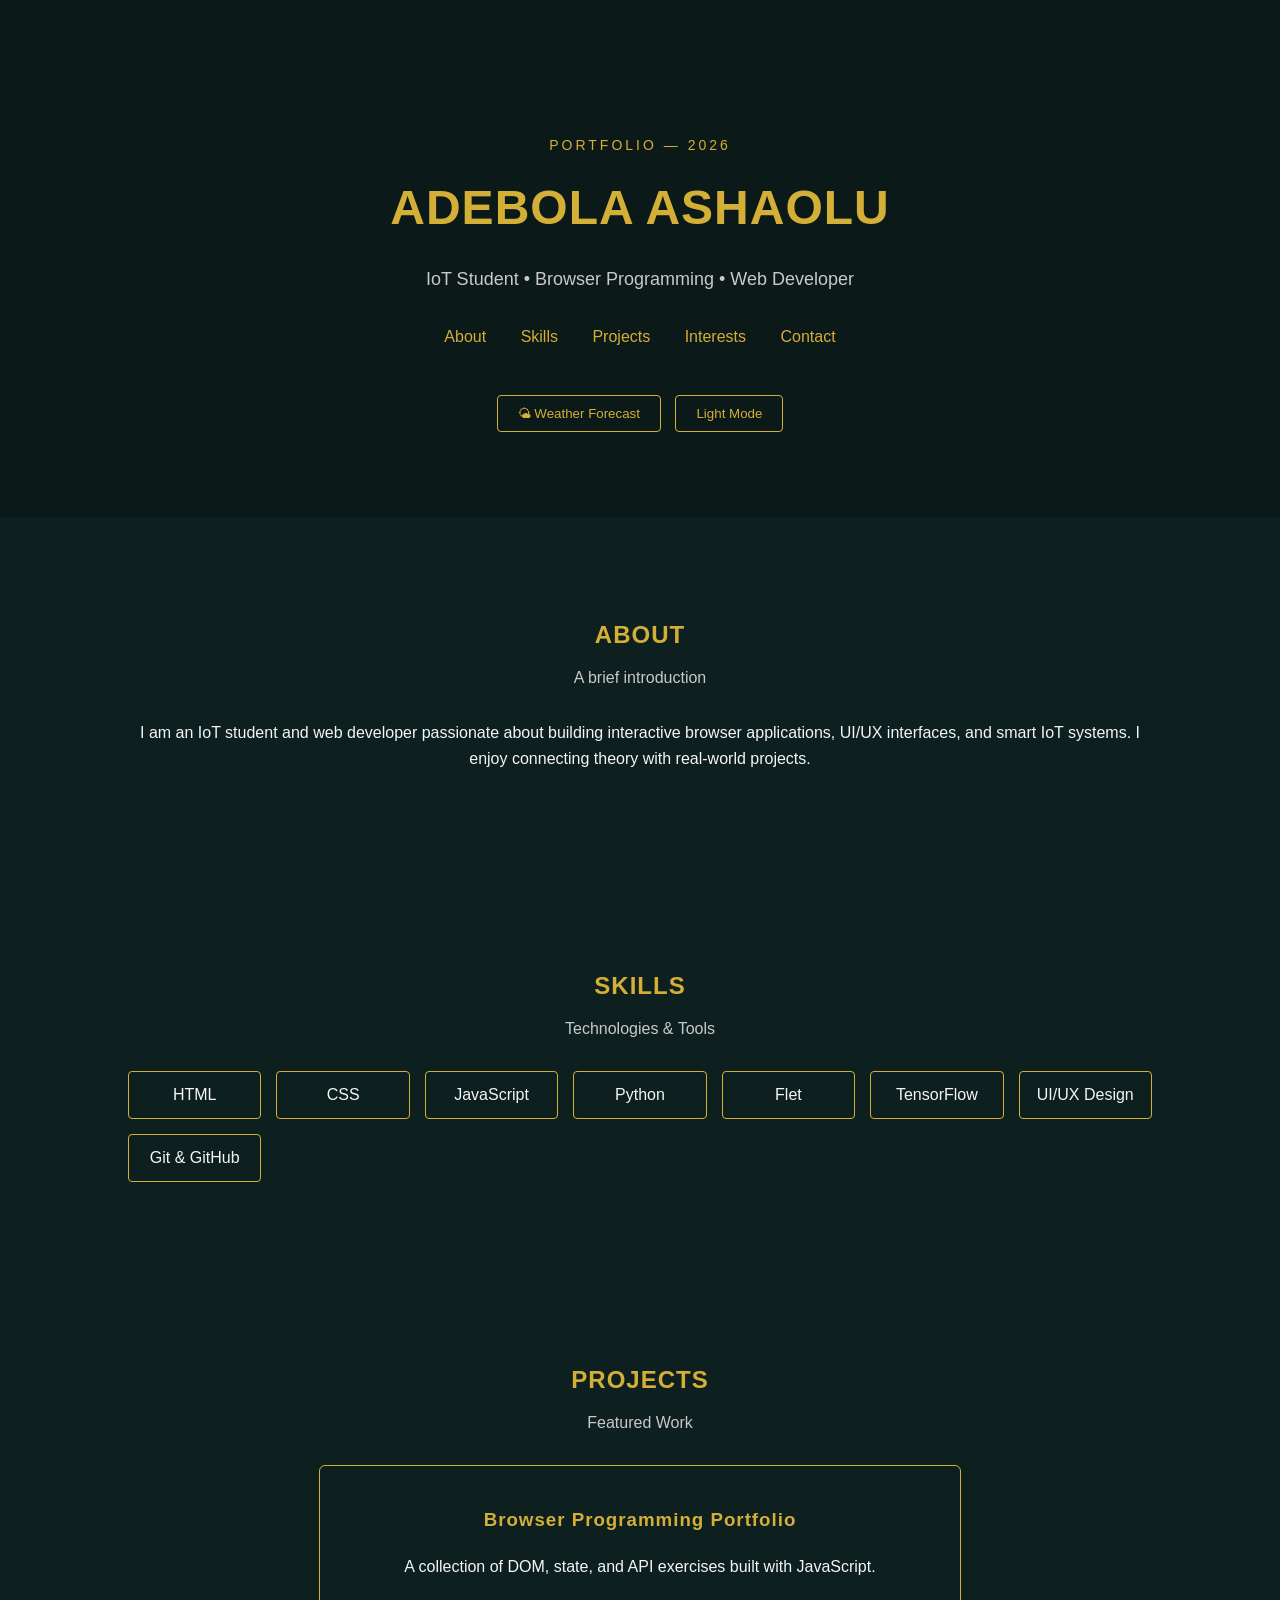
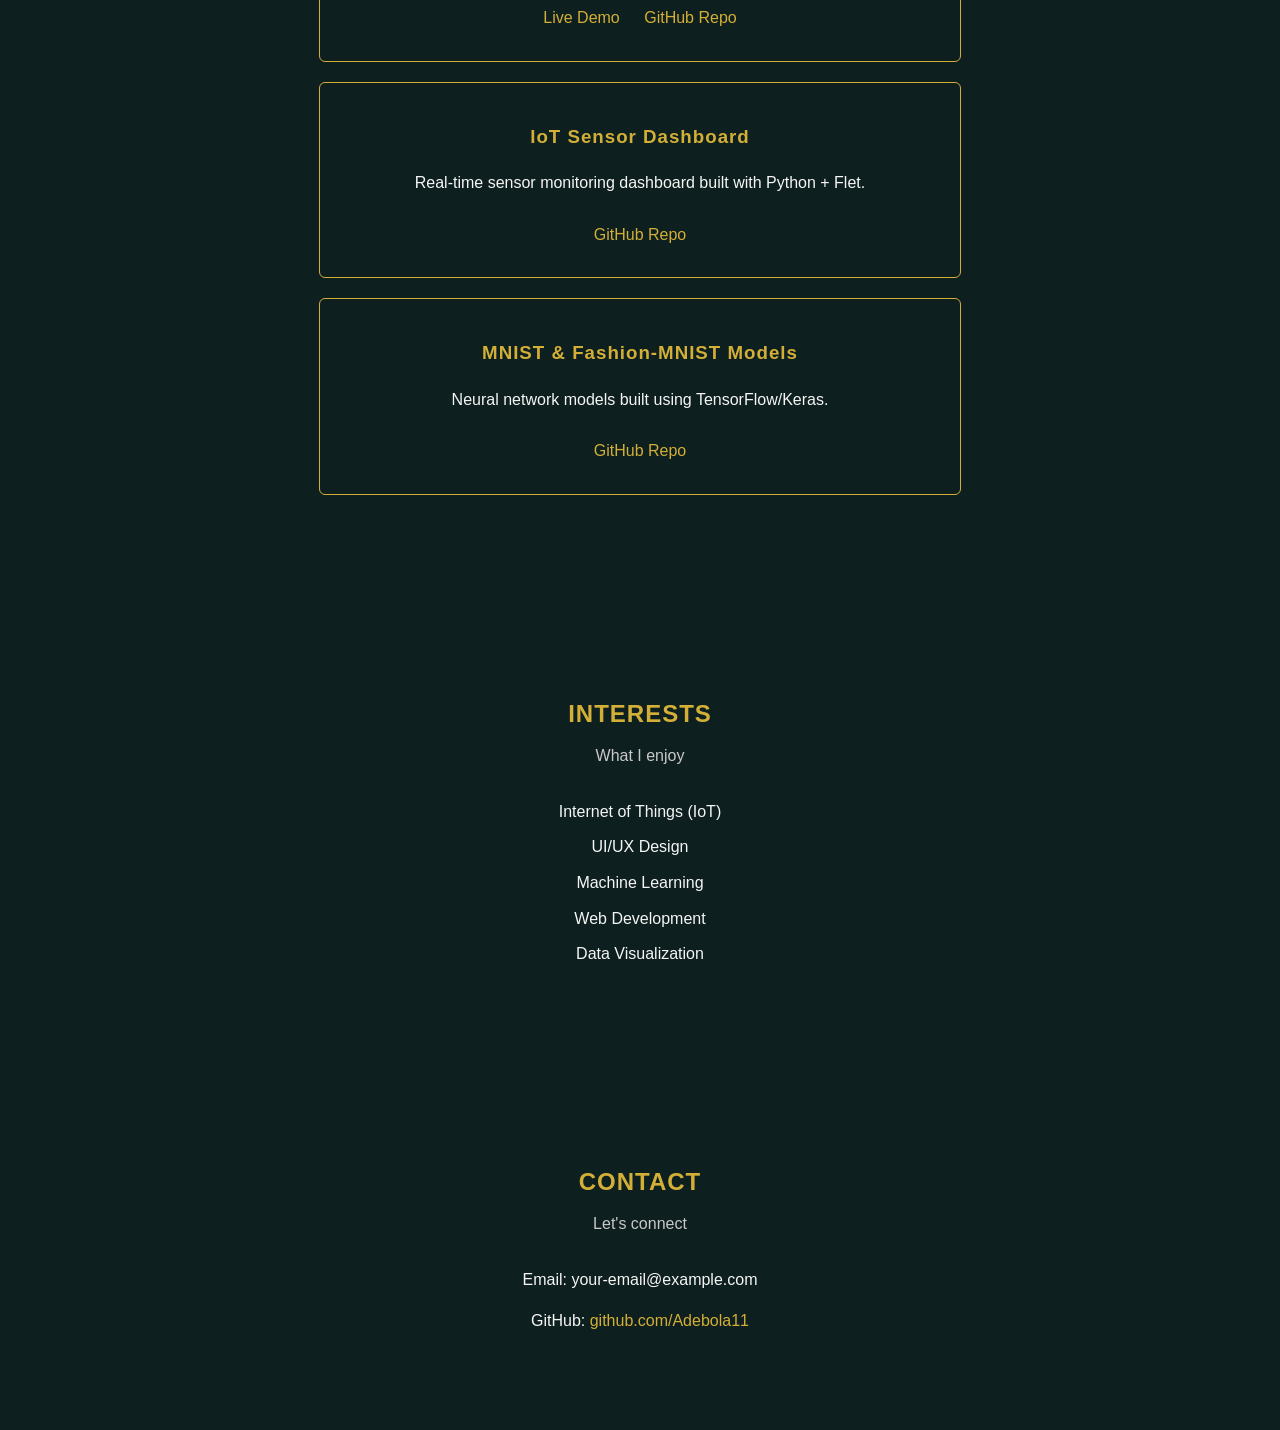
==== index.html @ 31037a74 "Add files via upload" ====
<!doctype html>
<html lang="en">
  <head>
    <meta charset="UTF-8" />
    <meta name="viewport" content="width=device-width, initial-scale=1.0" />
    <title>Adebola • Portfolio 2026</title>
    <link rel="stylesheet" href="style.css" />
  </head>

  <body>
    <!-- HEADER / HERO -->
    <header class="hero">
      <p class="tag">PORTFOLIO — 2026</p>
      <h1 class="name">ADEBOLA ASHAOLU</h1>
      <p class="subtitle">IoT Student • Browser Programming • Web Developer</p>

      <nav class="nav">
        <a href="#about">About</a>
        <a href="#skills">Skills</a>
        <a href="#projects">Projects</a>
        <a href="#interests">Interests</a>
        <a href="#contact">Contact</a>
      </nav>

      <div class="buttons">
        <button id="weatherBtn">🌤 Weather Forecast</button>
        <button id="modeBtn">Light Mode</button>
      </div>
    </header>

    <!-- ABOUT -->
    <section id="about" class="section">
      <h2>ABOUT</h2>
      <p class="section-sub">A brief introduction</p>
      <p>
        I am an IoT student and web developer passionate about building
        interactive browser applications, UI/UX interfaces, and smart IoT
        systems. I enjoy connecting theory with real-world projects.
      </p>
    </section>

    <!-- SKILLS -->
    <section id="skills" class="section">
      <h2>SKILLS</h2>
      <p class="section-sub">Technologies & Tools</p>

      <div class="skills-grid">
        <span>HTML</span>
        <span>CSS</span>
        <span>JavaScript</span>
        <span>Python</span>
        <span>Flet</span>
        <span>TensorFlow</span>
        <span>UI/UX Design</span>
        <span>Git & GitHub</span>
      </div>
    </section>

    <!-- PROJECTS -->
    <section id="projects" class="section">
      <h2>PROJECTS</h2>
      <p class="section-sub">Featured Work</p>

      <div class="project-card">
        <h3>Browser Programming Portfolio</h3>
        <p>
          A collection of DOM, state, and API exercises built with JavaScript.
        </p>
        <a href="https://t-tobi.github.io/Browser-Programming/" target="_blank"
          >Live Demo</a
        >
        <a
          href="https://github.com/Adebola11/Browser-Programming"
          target="_blank"
          >GitHub Repo</a
        >
      </div>

      <div class="project-card">
        <h3>IoT Sensor Dashboard</h3>
        <p>Real-time sensor monitoring dashboard built with Python + Flet.</p>
        <a href="#" target="_blank">GitHub Repo</a>
      </div>

      <div class="project-card">
        <h3>MNIST & Fashion-MNIST Models</h3>
        <p>Neural network models built using TensorFlow/Keras.</p>
        <a href="#" target="_blank">GitHub Repo</a>
      </div>
    </section>

    <!-- INTERESTS -->
    <section id="interests" class="section">
      <h2>INTERESTS</h2>
      <p class="section-sub">What I enjoy</p>

      <ul class="interests-list">
        <li>Internet of Things (IoT)</li>
        <li>UI/UX Design</li>
        <li>Machine Learning</li>
        <li>Web Development</li>
        <li>Data Visualization</li>
      </ul>
    </section>

    <!-- CONTACT -->
    <section id="contact" class="section">
      <h2>CONTACT</h2>
      <p class="section-sub">Let's connect</p>

      <p>Email: your-email@example.com</p>
      <p>
        GitHub: <a href="https://github.com/Adebola11">github.com/Adebola11</a>
      </p>
    </section>

    <script src="script.js"></script>
  </body>
</html>
---- style.css ----
/* GENERAL */
body {
  margin: 0;
  font-family: Arial, sans-serif;
  background: #0d1f1e;
  color: #f5f5f5;
  line-height: 1.6;
}

h1,
h2,
h3 {
  color: #d4af37;
  letter-spacing: 1px;
}

a {
  color: #d4af37;
  text-decoration: none;
}

.section {
  padding: 80px 10%;
  text-align: center;
}

.section-sub {
  color: #c9c9c9;
  margin-top: -10px;
  margin-bottom: 30px;
}

/* HERO */
.hero {
  text-align: center;
  padding: 120px 10% 80px;
  background: #0b1918;
}

.tag {
  color: #d4af37;
  font-size: 14px;
  letter-spacing: 3px;
}

.name {
  font-size: 48px;
  margin: 10px 0;
}

.subtitle {
  font-size: 18px;
  color: #c9c9c9;
}

.nav {
  margin-top: 30px;
}

.nav a {
  margin: 0 15px;
  font-size: 16px;
}

.buttons {
  margin-top: 40px;
}

button {
  background: transparent;
  border: 1px solid #d4af37;
  color: #d4af37;
  padding: 10px 20px;
  margin: 5px;
  cursor: pointer;
  border-radius: 4px;
}

button:hover {
  background: #d4af37;
  color: #0d1f1e;
}

/* SKILLS */
.skills-grid {
  display: grid;
  grid-template-columns: repeat(auto-fit, minmax(120px, 1fr));
  gap: 15px;
  margin-top: 30px;
}

.skills-grid span {
  padding: 10px;
  border: 1px solid #d4af37;
  border-radius: 4px;
}

/* PROJECTS */
.project-card {
  border: 1px solid #d4af37;
  padding: 20px;
  margin: 20px auto;
  max-width: 600px;
  border-radius: 6px;
}

.project-card a {
  display: inline-block;
  margin: 10px;
}

/* INTERESTS */
.interests-list {
  list-style: none;
  padding: 0;
}

.interests-list li {
  margin: 10px 0;
}
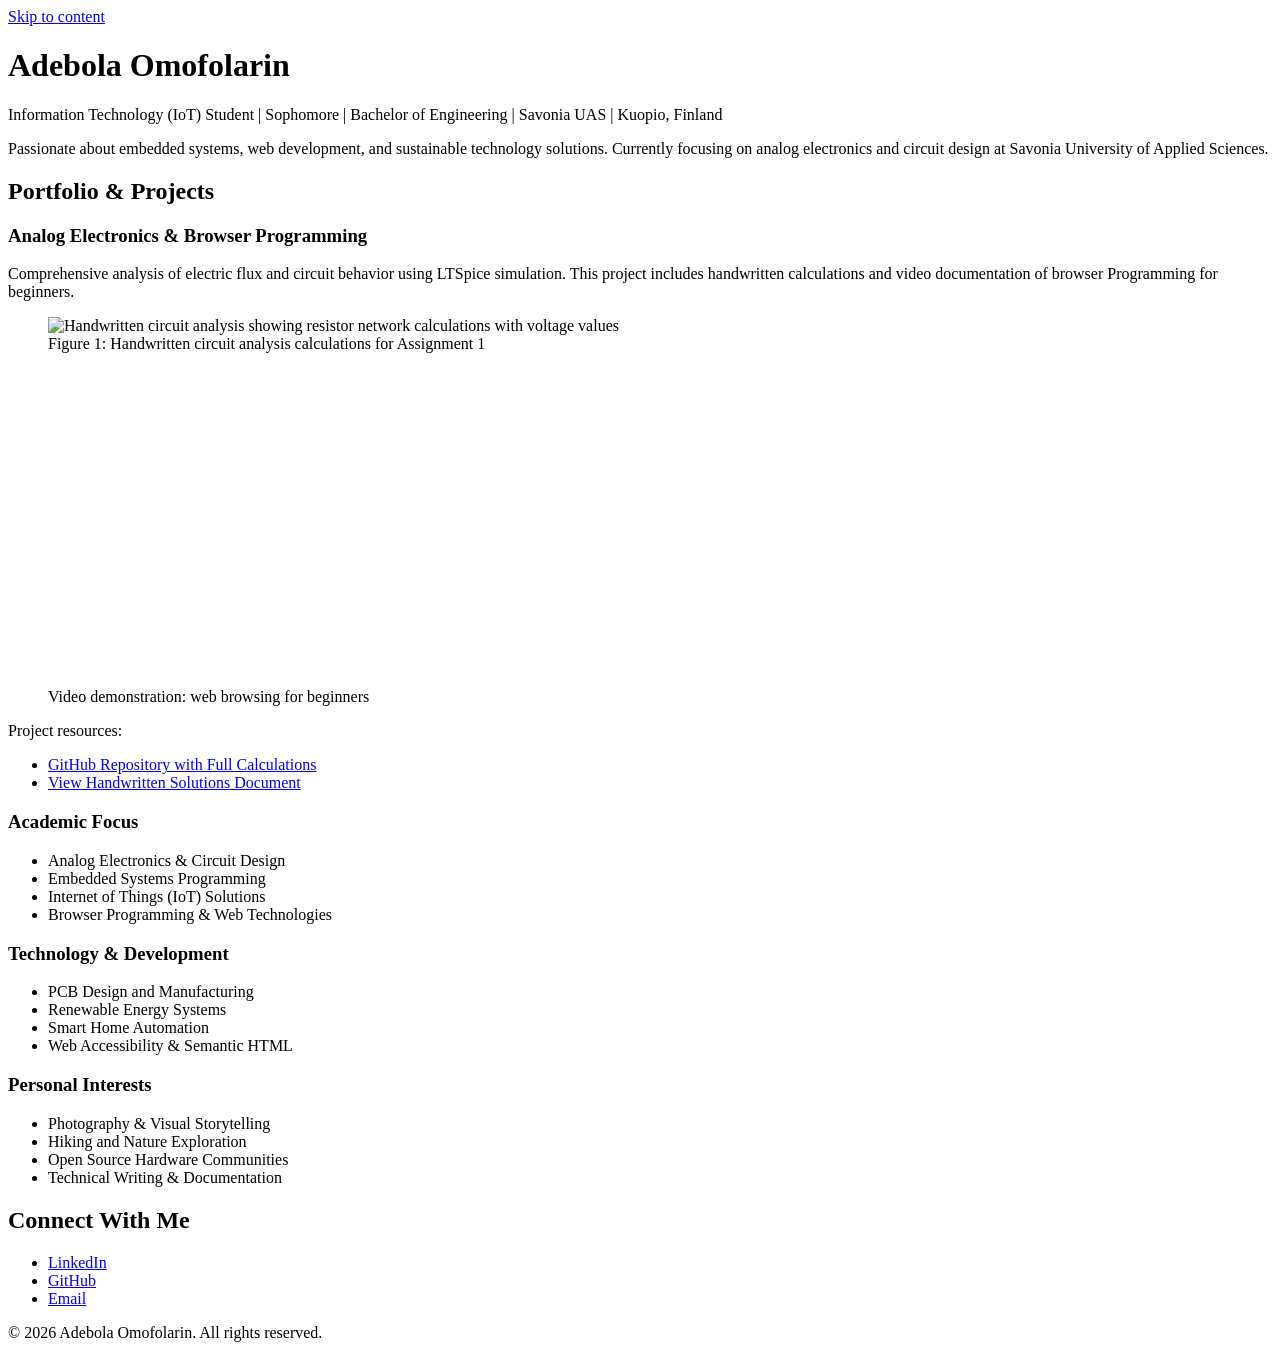
==== commit f9d753fa: "Update portfolio details and styling links" ====
--- a/index.html
+++ b/index.html
@@ -3,117 +3,135 @@
   <head>
     <meta charset="UTF-8" />
     <meta name="viewport" content="width=device-width, initial-scale=1.0" />
-    <title>Adebola • Portfolio 2026</title>
-    <link rel="stylesheet" href="style.css" />
+    <title>Adebola Omofolarin - Portfolio</title>
+    <link rel="stylesheet" href="css/style.css" />
   </head>
+  <body>
+    <a href="#main" class="skip-link">Skip to content</a>
 
-  <body>
-    <!-- HEADER / HERO -->
-    <header class="hero">
-      <p class="tag">PORTFOLIO — 2026</p>
-      <h1 class="name">ADEBOLA ASHAOLU</h1>
-      <p class="subtitle">IoT Student • Browser Programming • Web Developer</p>
-
-      <nav class="nav">
-        <a href="#about">About</a>
-        <a href="#skills">Skills</a>
-        <a href="#projects">Projects</a>
-        <a href="#interests">Interests</a>
-        <a href="#contact">Contact</a>
-      </nav>
-
-      <div class="buttons">
-        <button id="weatherBtn">🌤 Weather Forecast</button>
-        <button id="modeBtn">Light Mode</button>
-      </div>
+    <header>
+      <h1>Adebola Omofolarin</h1>
+      <p>
+        Information Technology (IoT) Student | Sophomore | Bachelor of
+        Engineering | Savonia UAS | Kuopio, Finland
+      </p>
+      <p>
+        Passionate about embedded systems, web development, and sustainable
+        technology solutions. Currently focusing on analog electronics and
+        circuit design at Savonia University of Applied Sciences.
+      </p>
     </header>
 
-    <!-- ABOUT -->
-    <section id="about" class="section">
-      <h2>ABOUT</h2>
-      <p class="section-sub">A brief introduction</p>
-      <p>
-        I am an IoT student and web developer passionate about building
-        interactive browser applications, UI/UX interfaces, and smart IoT
-        systems. I enjoy connecting theory with real-world projects.
-      </p>
-    </section>
+    <main id="main">
+      <section aria-labelledby="portfolio-heading">
+        <h2 id="portfolio-heading">Portfolio & Projects</h2>
 
-    <!-- SKILLS -->
-    <section id="skills" class="section">
-      <h2>SKILLS</h2>
-      <p class="section-sub">Technologies & Tools</p>
+        <article>
+          <h3>Analog Electronics & Browser Programming</h3>
+          <p>
+            Comprehensive analysis of electric flux and circuit behavior using
+            LTSpice simulation. This project includes handwritten calculations
+            and video documentation of browser Programming for beginners.
+          </p>
 
-      <div class="skills-grid">
-        <span>HTML</span>
-        <span>CSS</span>
-        <span>JavaScript</span>
-        <span>Python</span>
-        <span>Flet</span>
-        <span>TensorFlow</span>
-        <span>UI/UX Design</span>
-        <span>Git & GitHub</span>
-      </div>
-    </section>
+          <figure>
+            <img
+              src="https://github.com/user-attachments/assets/ad883e09-362d-4d50-87b2-b8fdb8d172d2 "
+              alt="Handwritten circuit analysis showing resistor network calculations with voltage values"
+              width="160"
+              height="160"
+            />
+            <figcaption>
+              Figure 1: Handwritten circuit analysis calculations for Assignment
+              1
+            </figcaption>
+          </figure>
 
-    <!-- PROJECTS -->
-    <section id="projects" class="section">
-      <h2>PROJECTS</h2>
-      <p class="section-sub">Featured Work</p>
+          <figure>
+            <iframe
+              width="560"
+              height="315"
+              src="https://www.youtube.com/embed/FxirRVJWUTs "
+              title="Analog Electronics Circuit Analysis Video"
+              frameborder="0"
+              allow="
+                accelerometer;
+                autoplay;
+                clipboard-write;
+                encrypted-media;
+                gyroscope;
+                picture-in-picture;
+              "
+              allowfullscreen
+            >
+            </iframe>
+            <figcaption>
+              Video demonstration: web browsing for beginners
+            </figcaption>
+          </figure>
 
-      <div class="project-card">
-        <h3>Browser Programming Portfolio</h3>
-        <p>
-          A collection of DOM, state, and API exercises built with JavaScript.
-        </p>
-        <a href="https://t-tobi.github.io/Browser-Programming/" target="_blank"
-          >Live Demo</a
-        >
-        <a
-          href="https://github.com/Adebola11/Browser-Programming"
-          target="_blank"
-          >GitHub Repo</a
-        >
-      </div>
+          <p>Project resources:</p>
+          <ul>
+            <li>
+              <a href="https://github.com/Adebola11/Analog-Electronics- "
+                >GitHub Repository with Full Calculations</a
+              >
+            </li>
+            <li>
+              <a
+                href="https://github.com/Adebola11/Analog-Electronics-/blob/main/1.%20Review/README.md "
+                >View Handwritten Solutions Document</a
+              >
+            </li>
+          </ul>
+        </article>
 
-      <div class="project-card">
-        <h3>IoT Sensor Dashboard</h3>
-        <p>Real-time sensor monitoring dashboard built with Python + Flet.</p>
-        <a href="#" target="_blank">GitHub Repo</a>
-      </div>
+        <article>
+          <h3>Academic Focus</h3>
+          <ul>
+            <li>Analog Electronics & Circuit Design</li>
+            <li>Embedded Systems Programming</li>
+            <li>Internet of Things (IoT) Solutions</li>
+            <li>Browser Programming & Web Technologies</li>
+          </ul>
+        </article>
 
-      <div class="project-card">
-        <h3>MNIST & Fashion-MNIST Models</h3>
-        <p>Neural network models built using TensorFlow/Keras.</p>
-        <a href="#" target="_blank">GitHub Repo</a>
-      </div>
-    </section>
+        <article>
+          <h3>Technology & Development</h3>
+          <ul>
+            <li>PCB Design and Manufacturing</li>
+            <li>Renewable Energy Systems</li>
+            <li>Smart Home Automation</li>
+            <li>Web Accessibility & Semantic HTML</li>
+          </ul>
+        </article>
 
-    <!-- INTERESTS -->
-    <section id="interests" class="section">
-      <h2>INTERESTS</h2>
-      <p class="section-sub">What I enjoy</p>
+        <article>
+          <h3>Personal Interests</h3>
+          <ul>
+            <li>Photography & Visual Storytelling</li>
+            <li>Hiking and Nature Exploration</li>
+            <li>Open Source Hardware Communities</li>
+            <li>Technical Writing & Documentation</li>
+          </ul>
+        </article>
+      </section>
+    </main>
 
-      <ul class="interests-list">
-        <li>Internet of Things (IoT)</li>
-        <li>UI/UX Design</li>
-        <li>Machine Learning</li>
-        <li>Web Development</li>
-        <li>Data Visualization</li>
-      </ul>
-    </section>
-
-    <!-- CONTACT -->
-    <section id="contact" class="section">
-      <h2>CONTACT</h2>
-      <p class="section-sub">Let's connect</p>
-
-      <p>Email: your-email@example.com</p>
-      <p>
-        GitHub: <a href="https://github.com/Adebola11">github.com/Adebola11</a>
-      </p>
-    </section>
-
-    <script src="script.js"></script>
+    <footer>
+      <h2>Connect With Me</h2>
+      <nav aria-label="Social media links">
+        <ul>
+          <li>
+            <a href="https://www.linkedin.com/in/adebola-omofolarin-1a5068178 "
+              >LinkedIn</a
+            >
+          </li>
+          <li><a href="https://github.com/Adebola11 ">GitHub</a></li>
+          <li><a href="mailto:omofolarin.adebola@gmail.com">Email</a></li>
+        </ul>
+      </nav>
+      <p>&copy; 2026 Adebola Omofolarin. All rights reserved.</p>
+    </footer>
   </body>
 </html>
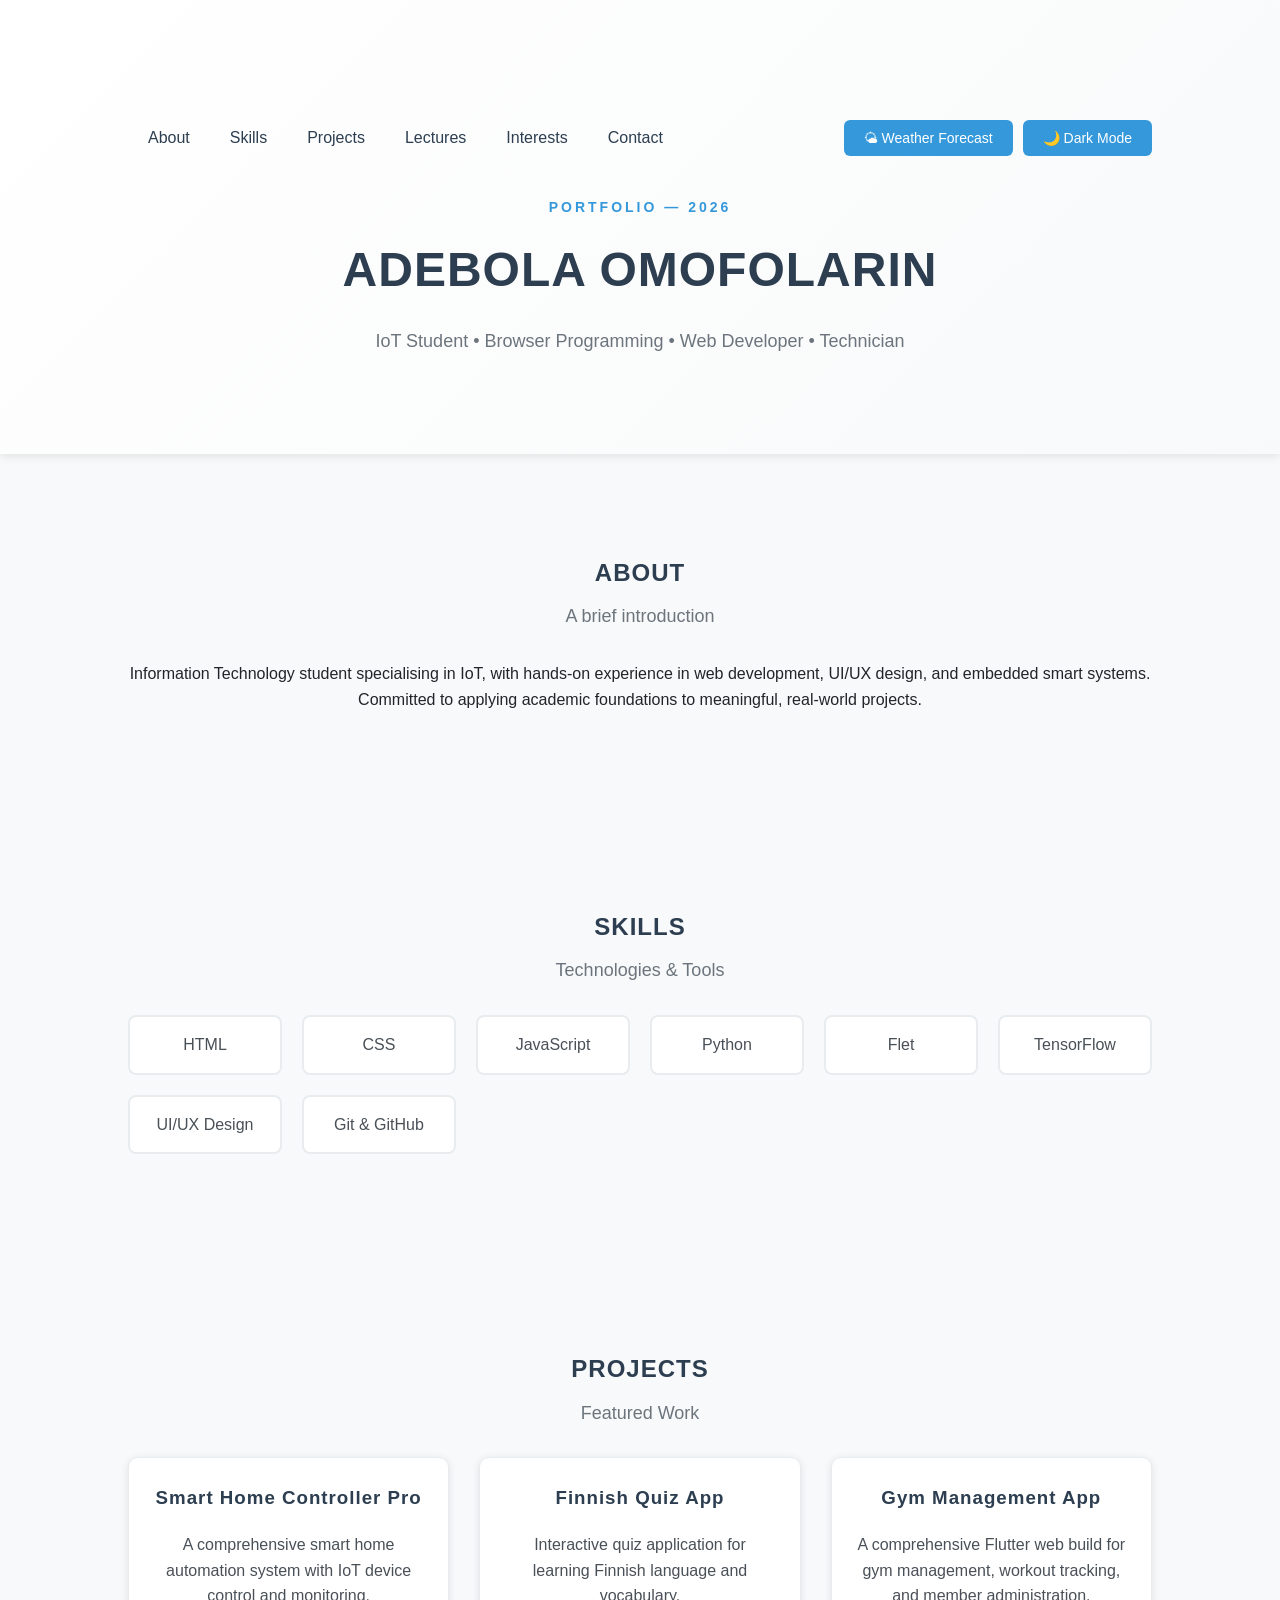
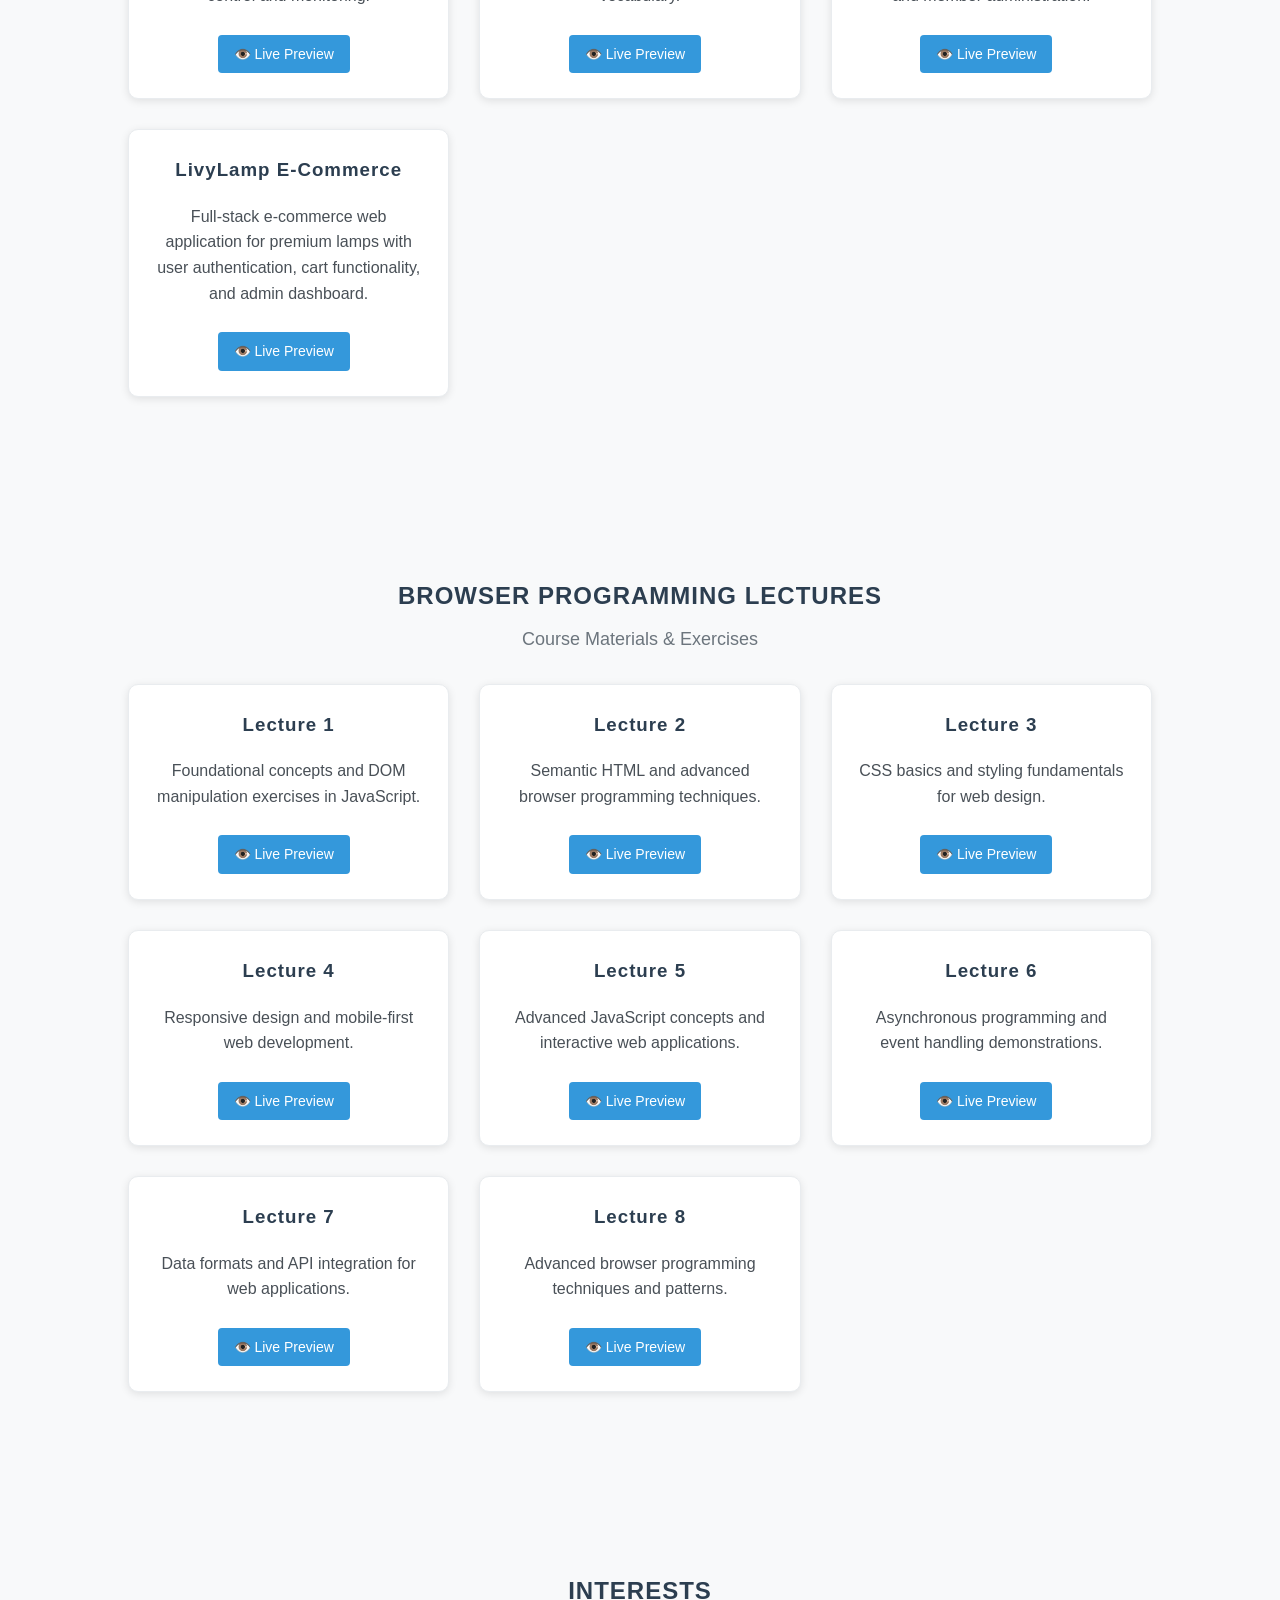
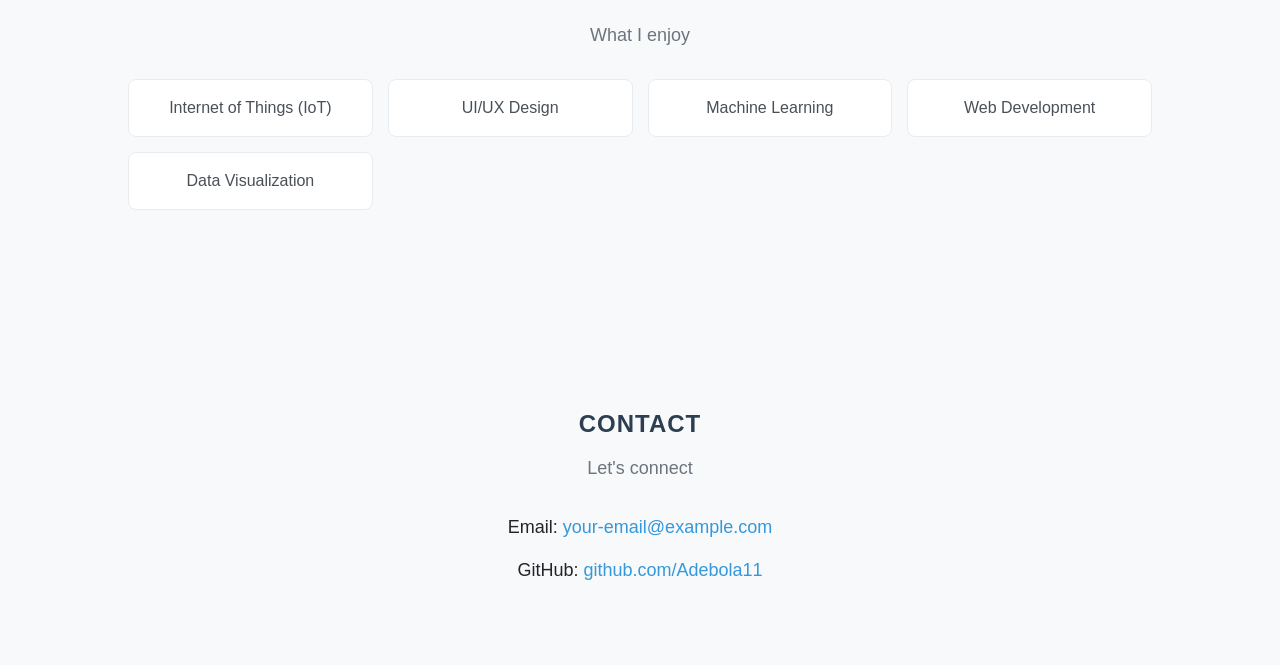
==== commit 6c8dcedd: "Add files via upload" ====
--- a/index.html
+++ b/index.html
@@ -3,135 +3,247 @@
   <head>
     <meta charset="UTF-8" />
     <meta name="viewport" content="width=device-width, initial-scale=1.0" />
-    <title>Adebola Omofolarin - Portfolio</title>
-    <link rel="stylesheet" href="css/style.css" />
+    <title>Adebola • Portfolio 2026</title>
+    <link rel="stylesheet" href="style.css" />
   </head>
+
   <body>
-    <a href="#main" class="skip-link">Skip to content</a>
-
-    <header>
-      <h1>Adebola Omofolarin</h1>
+    <!-- HEADER / HERO -->
+    <header class="hero">
+      <div class="top-bar">
+        <nav class="nav">
+          <ul>
+            <li><a href="#about">About</a></li>
+            <li><a href="#skills">Skills</a></li>
+            <li><a href="#projects">Projects</a></li>
+            <li><a href="#lectures">Lectures</a></li>
+            <li><a href="#interests">Interests</a></li>
+            <li><a href="#contact">Contact</a></li>
+          </ul>
+        </nav>
+        <div class="buttons">
+          <button id="weatherBtn">🌤 Weather Forecast</button>
+          <button id="modeBtn">Light Mode</button>
+        </div>
+      </div>
+      <div class="hero-content">
+        <p class="tag">PORTFOLIO — 2026</p>
+        <h1 class="name">ADEBOLA OMOFOLARIN</h1>
+        <p class="subtitle">
+          IoT Student • Browser Programming • Web Developer • Technician
+        </p>
+      </div>
+    </header>
+
+    <!-- ABOUT -->
+    <section id="about" class="section">
+      <h2>ABOUT</h2>
+      <p class="section-sub">A brief introduction</p>
       <p>
-        Information Technology (IoT) Student | Sophomore | Bachelor of
-        Engineering | Savonia UAS | Kuopio, Finland
+        Information Technology student specialising in IoT, with hands-on
+        experience in web development, UI/UX design, and embedded smart systems.
+        Committed to applying academic foundations to meaningful, real-world
+        projects.
       </p>
-      <p>
-        Passionate about embedded systems, web development, and sustainable
-        technology solutions. Currently focusing on analog electronics and
-        circuit design at Savonia University of Applied Sciences.
-      </p>
-    </header>
-
-    <main id="main">
-      <section aria-labelledby="portfolio-heading">
-        <h2 id="portfolio-heading">Portfolio & Projects</h2>
-
-        <article>
-          <h3>Analog Electronics & Browser Programming</h3>
-          <p>
-            Comprehensive analysis of electric flux and circuit behavior using
-            LTSpice simulation. This project includes handwritten calculations
-            and video documentation of browser Programming for beginners.
-          </p>
-
-          <figure>
-            <img
-              src="https://github.com/user-attachments/assets/ad883e09-362d-4d50-87b2-b8fdb8d172d2 "
-              alt="Handwritten circuit analysis showing resistor network calculations with voltage values"
-              width="160"
-              height="160"
-            />
-            <figcaption>
-              Figure 1: Handwritten circuit analysis calculations for Assignment
-              1
-            </figcaption>
-          </figure>
-
-          <figure>
-            <iframe
-              width="560"
-              height="315"
-              src="https://www.youtube.com/embed/FxirRVJWUTs "
-              title="Analog Electronics Circuit Analysis Video"
-              frameborder="0"
-              allow="
-                accelerometer;
-                autoplay;
-                clipboard-write;
-                encrypted-media;
-                gyroscope;
-                picture-in-picture;
-              "
-              allowfullscreen
-            >
-            </iframe>
-            <figcaption>
-              Video demonstration: web browsing for beginners
-            </figcaption>
-          </figure>
-
-          <p>Project resources:</p>
-          <ul>
-            <li>
-              <a href="https://github.com/Adebola11/Analog-Electronics- "
-                >GitHub Repository with Full Calculations</a
-              >
-            </li>
-            <li>
-              <a
-                href="https://github.com/Adebola11/Analog-Electronics-/blob/main/1.%20Review/README.md "
-                >View Handwritten Solutions Document</a
-              >
-            </li>
-          </ul>
-        </article>
-
-        <article>
-          <h3>Academic Focus</h3>
-          <ul>
-            <li>Analog Electronics & Circuit Design</li>
-            <li>Embedded Systems Programming</li>
-            <li>Internet of Things (IoT) Solutions</li>
-            <li>Browser Programming & Web Technologies</li>
-          </ul>
-        </article>
-
-        <article>
-          <h3>Technology & Development</h3>
-          <ul>
-            <li>PCB Design and Manufacturing</li>
-            <li>Renewable Energy Systems</li>
-            <li>Smart Home Automation</li>
-            <li>Web Accessibility & Semantic HTML</li>
-          </ul>
-        </article>
-
-        <article>
-          <h3>Personal Interests</h3>
-          <ul>
-            <li>Photography & Visual Storytelling</li>
-            <li>Hiking and Nature Exploration</li>
-            <li>Open Source Hardware Communities</li>
-            <li>Technical Writing & Documentation</li>
-          </ul>
-        </article>
-      </section>
-    </main>
-
-    <footer>
-      <h2>Connect With Me</h2>
-      <nav aria-label="Social media links">
-        <ul>
-          <li>
-            <a href="https://www.linkedin.com/in/adebola-omofolarin-1a5068178 "
-              >LinkedIn</a
-            >
-          </li>
-          <li><a href="https://github.com/Adebola11 ">GitHub</a></li>
-          <li><a href="mailto:omofolarin.adebola@gmail.com">Email</a></li>
-        </ul>
-      </nav>
-      <p>&copy; 2026 Adebola Omofolarin. All rights reserved.</p>
-    </footer>
+    </section>
+
+    <!-- SKILLS -->
+    <section id="skills" class="section">
+      <h2>SKILLS</h2>
+      <p class="section-sub">Technologies & Tools</p>
+      <ul class="skills-grid">
+        <li>HTML</li>
+        <li>CSS</li>
+        <li>JavaScript</li>
+        <li>Python</li>
+        <li>Flet</li>
+        <li>TensorFlow</li>
+        <li>UI/UX Design</li>
+        <li>Git & GitHub</li>
+      </ul>
+    </section>
+
+    <!-- PROJECTS -->
+    <section id="projects" class="section">
+      <h2>PROJECTS</h2>
+      <p class="section-sub">Featured Work</p>
+      <div class="projects-container">
+        <article
+          class="project-card lecture-card"
+          data-preview="https://adebola11.github.io/Smart-Home-Controller-Pro-/"
+        >
+          <h3>Smart Home Controller Pro</h3>
+          <p>
+            A comprehensive smart home automation system with IoT device control
+            and monitoring.
+          </p>
+          <a href="#" class="preview-link">👁️ Live Preview</a>
+        </article>
+        <article
+          class="project-card lecture-card"
+          data-preview="https://adebola11.github.io/finnish-quiz-app/"
+        >
+          <h3>Finnish Quiz App</h3>
+          <p>
+            Interactive quiz application for learning Finnish language and
+            vocabulary.
+          </p>
+          <a href="#" class="preview-link">👁️ Live Preview</a>
+        </article>
+        <article
+          class="project-card lecture-card"
+          data-preview="./gym%20app/gym_app/web/index.html"
+        >
+          <h3>Gym Management App</h3>
+          <p>
+            A comprehensive Flutter web build for gym management, workout
+            tracking, and member administration.
+          </p>
+          <a href="#" class="preview-link">👁️ Live Preview</a>
+        </article>
+        <article
+          class="project-card lecture-card"
+          data-preview="./LivyLamp/Frontend/index.html"
+        >
+          <h3>LivyLamp E-Commerce</h3>
+          <p>
+            Full-stack e-commerce web application for premium lamps with user
+            authentication, cart functionality, and admin dashboard.
+          </p>
+          <a href="#" class="preview-link">👁️ Live Preview</a>
+        </article>
+      </div>
+    </section>
+
+    <!-- BROWSER PROGRAMMING LECTURES -->
+    <section id="lectures" class="section">
+      <h2>BROWSER PROGRAMMING LECTURES</h2>
+      <p class="section-sub">Course Materials & Exercises</p>
+      <div class="projects-container">
+        <article
+          class="project-card lecture-card"
+          data-lecture="1"
+          data-title="Lecture 1 - DOM Manipulation"
+          data-subtitle="Foundational Concepts"
+          data-preview="./lecture-01-semantic-html/"
+        >
+          <h3>Lecture 1</h3>
+          <p>
+            Foundational concepts and DOM manipulation exercises in JavaScript.
+          </p>
+          <a href="#" class="preview-link">👁️ Live Preview</a>
+        </article>
+        <article
+          class="project-card lecture-card"
+          data-lecture="2"
+          data-title="Lecture 2 - Semantic HTML"
+          data-subtitle="HTML Structure & Best Practices"
+          data-preview="./lecture-02-semantic-html/"
+        >
+          <h3>Lecture 2</h3>
+          <p>Semantic HTML and advanced browser programming techniques.</p>
+          <a href="#" class="preview-link">👁️ Live Preview</a>
+        </article>
+        <article
+          class="project-card lecture-card"
+          data-lecture="3"
+          data-title="Lecture 3 - CSS Basics"
+          data-subtitle="Styling Fundamentals"
+          data-preview="./L03-css-basics/"
+        >
+          <h3>Lecture 3</h3>
+          <p>CSS basics and styling fundamentals for web design.</p>
+          <a href="#" class="preview-link">👁️ Live Preview</a>
+        </article>
+        <article
+          class="project-card lecture-card"
+          data-lecture="4"
+          data-title="Lecture 4 - Responsive Design"
+          data-subtitle="Mobile-First Development"
+          data-preview="./Lecture-04-responsive/"
+        >
+          <h3>Lecture 4</h3>
+          <p>Responsive design and mobile-first web development.</p>
+          <a href="#" class="preview-link">👁️ Live Preview</a>
+        </article>
+        <article
+          class="project-card lecture-card"
+          data-lecture="5"
+          data-title="Lecture 5 - Advanced JavaScript"
+          data-subtitle="Interactive Web Applications"
+          data-preview="./Lecture-05/"
+        >
+          <h3>Lecture 5</h3>
+          <p>Advanced JavaScript concepts and interactive web applications.</p>
+          <a href="#" class="preview-link">👁️ Live Preview</a>
+        </article>
+        <article
+          class="project-card lecture-card"
+          data-lecture="6"
+          data-title="Lecture 6 - Asynchronous Programming"
+          data-subtitle="Events & Promises"
+          data-preview="https://adebola11.github.io/browser_programming/Lecture-06-async-demo/"
+        >
+          <h3>Lecture 6</h3>
+          <p>Asynchronous programming and event handling demonstrations.</p>
+          <a href="#" class="preview-link">👁️ Live Preview</a>
+        </article>
+        <article
+          class="project-card lecture-card"
+          data-lecture="7"
+          data-title="Lecture 7 - REST API Fetch"
+          data-subtitle="Data Formats & APIs Exercise"
+          data-preview="https://adebola11.github.io/browser_programming/Lecture-07-Data-Formats-APIs/"
+        >
+          <h3>Lecture 7</h3>
+          <p>Data formats and API integration for web applications.</p>
+          <a href="#" class="preview-link">👁️ Live Preview</a>
+        </article>
+        <article
+          class="project-card lecture-card"
+          data-lecture="8"
+          data-title="Lecture 8 - Advanced Patterns"
+          data-subtitle="Browser Programming Techniques"
+          data-preview="https://adebola11.github.io/browser_programming/Lecture-09/"
+        >
+          <h3>Lecture 8</h3>
+          <p>Advanced browser programming techniques and patterns.</p>
+          <a href="#" class="preview-link">👁️ Live Preview</a>
+        </article>
+      </div>
+    </section>
+
+    <!-- INTERESTS -->
+    <section id="interests" class="section">
+      <h2>INTERESTS</h2>
+      <p class="section-sub">What I enjoy</p>
+      <ul class="interests-list">
+        <li>Internet of Things (IoT)</li>
+        <li>UI/UX Design</li>
+        <li>Machine Learning</li>
+        <li>Web Development</li>
+        <li>Data Visualization</li>
+      </ul>
+    </section>
+
+    <!-- CONTACT -->
+    <section id="contact" class="section">
+      <h2>CONTACT</h2>
+      <p class="section-sub">Let's connect</p>
+      <div class="contact-info">
+        <p>
+          Email:
+          <a href="mailto:your-email@example.com">your-email@example.com</a>
+        </p>
+        <p>
+          GitHub:
+          <a href="https://github.com/Adebola11" target="_blank"
+            >github.com/Adebola11</a
+          >
+        </p>
+      </div>
+    </section>
+
+    <script src="script.js"></script>
   </body>
 </html>
--- a/style.css
+++ b/style.css
@@ -0,0 +1,302 @@
+/* GENERAL */
+body {
+  margin: 0;
+  font-family: "Segoe UI", Tahoma, Geneva, Verdana, sans-serif;
+  background: #f8f9fa;
+  color: #212529;
+  line-height: 1.6;
+}
+
+h1,
+h2,
+h3 {
+  color: #2c3e50;
+  letter-spacing: 1px;
+  font-weight: 600;
+}
+
+a {
+  color: #3498db;
+  text-decoration: none;
+  transition: color 0.3s ease;
+}
+
+a:hover {
+  color: #2980b9;
+}
+
+.section {
+  padding: 80px 10%;
+  text-align: center;
+}
+
+.section-sub {
+  color: #6c757d;
+  margin-top: -10px;
+  margin-bottom: 30px;
+  font-size: 18px;
+}
+
+/* HERO */
+.hero {
+  text-align: center;
+  padding: 120px 10% 80px;
+  background: linear-gradient(135deg, #ffffff 0%, #f8f9fa 100%);
+  box-shadow: 0 2px 10px rgba(0, 0, 0, 0.1);
+}
+
+.top-bar {
+  display: flex;
+  justify-content: space-between;
+  align-items: center;
+  margin-bottom: 40px;
+}
+
+.nav ul {
+  display: flex;
+  list-style: none;
+  padding: 0;
+  margin: 0;
+}
+
+.nav li {
+  margin: 0 20px;
+}
+
+.nav a {
+  font-size: 16px;
+  font-weight: 500;
+  color: #2c3e50;
+}
+
+.nav a:hover {
+  color: #3498db;
+}
+
+.buttons {
+  display: flex;
+  gap: 10px;
+}
+
+button {
+  background: #3498db;
+  border: none;
+  color: #ffffff;
+  padding: 10px 20px;
+  cursor: pointer;
+  border-radius: 6px;
+  font-size: 14px;
+  font-weight: 500;
+  transition: background 0.3s ease;
+}
+
+button:hover {
+  background: #2980b9;
+}
+
+.hero-content {
+  max-width: 800px;
+  margin: 0 auto;
+}
+
+.tag {
+  color: #3498db;
+  font-size: 14px;
+  letter-spacing: 3px;
+  font-weight: 600;
+  text-transform: uppercase;
+}
+
+.name {
+  font-size: 48px;
+  margin: 10px 0;
+  color: #2c3e50;
+}
+
+.subtitle {
+  font-size: 18px;
+  color: #6c757d;
+}
+
+/* SKILLS */
+.skills-grid {
+  display: grid;
+  grid-template-columns: repeat(auto-fit, minmax(150px, 1fr));
+  gap: 20px;
+  margin-top: 30px;
+  list-style: none;
+  padding: 0;
+}
+
+.skills-grid li {
+  padding: 15px;
+  border: 2px solid #e9ecef;
+  border-radius: 8px;
+  background: #ffffff;
+  font-weight: 500;
+  color: #495057;
+  transition:
+    border-color 0.3s ease,
+    box-shadow 0.3s ease;
+}
+
+.skills-grid li:hover {
+  border-color: #3498db;
+  box-shadow: 0 4px 12px rgba(52, 152, 219, 0.2);
+}
+
+/* PROJECTS */
+.projects-container {
+  display: grid;
+  grid-template-columns: repeat(auto-fit, minmax(300px, 1fr));
+  gap: 30px;
+  margin-top: 30px;
+}
+
+.project-card {
+  border: 1px solid #e9ecef;
+  padding: 25px;
+  background: #ffffff;
+  border-radius: 10px;
+  box-shadow: 0 2px 8px rgba(0, 0, 0, 0.1);
+  transition:
+    box-shadow 0.3s ease,
+    transform 0.3s ease;
+}
+
+.project-card:hover {
+  box-shadow: 0 6px 20px rgba(0, 0, 0, 0.15);
+  transform: translateY(-2px);
+}
+
+.project-card h3 {
+  margin-top: 0;
+  color: #2c3e50;
+}
+
+.project-card p {
+  color: #495057;
+}
+
+.project-card a {
+  display: inline-block;
+  margin: 10px 10px 0 0;
+  padding: 8px 16px;
+  background: #3498db;
+  color: #ffffff;
+  border-radius: 4px;
+  font-size: 14px;
+  transition: background 0.3s ease;
+}
+
+.project-card a:hover {
+  background: #2980b9;
+}
+
+/* INTERESTS */
+.interests-list {
+  list-style: none;
+  padding: 0;
+  display: grid;
+  grid-template-columns: repeat(auto-fit, minmax(200px, 1fr));
+  gap: 15px;
+}
+
+.interests-list li {
+  padding: 15px;
+  background: #ffffff;
+  border: 1px solid #e9ecef;
+  border-radius: 8px;
+  color: #495057;
+  font-weight: 500;
+  transition: border-color 0.3s ease;
+}
+
+.interests-list li:hover {
+  border-color: #3498db;
+}
+
+/* CONTACT */
+.contact-info {
+  display: flex;
+  flex-direction: column;
+  align-items: center;
+  gap: 15px;
+}
+
+.contact-info p {
+  margin: 0;
+  font-size: 18px;
+}
+
+.contact-info a {
+  color: #3498db;
+  font-weight: 500;
+}
+
+/* LECTURE CARDS */
+.lecture-card {
+  cursor: pointer;
+  transition: all 0.3s ease;
+}
+
+.lecture-card:hover {
+  transform: translateY(-5px);
+  box-shadow: 0 8px 25px rgba(52, 152, 219, 0.3);
+}
+
+.preview-link {
+  display: inline-block;
+  padding: 10px 20px;
+  background: #27ae60;
+  color: #ffffff;
+  text-decoration: none;
+  border-radius: 6px;
+  font-size: 14px;
+  font-weight: 500;
+  transition: all 0.3s ease;
+  margin-top: 15px;
+}
+
+.preview-link:hover {
+  background: #229954;
+  transform: translateY(-2px);
+}
+
+/* RESPONSIVE */
+@media (max-width: 768px) {
+  .top-bar {
+    flex-direction: column;
+    gap: 20px;
+  }
+
+  .nav ul {
+    flex-wrap: wrap;
+    justify-content: center;
+  }
+
+  .nav li {
+    margin: 0 10px;
+  }
+
+  .hero {
+    padding: 80px 5% 60px;
+  }
+
+  .name {
+    font-size: 36px;
+  }
+
+  .section {
+    padding: 60px 5%;
+  }
+
+  .projects-container {
+    grid-template-columns: 1fr;
+  }
+
+  .skills-grid,
+  .interests-list {
+    grid-template-columns: repeat(auto-fit, minmax(120px, 1fr));
+  }
+}
